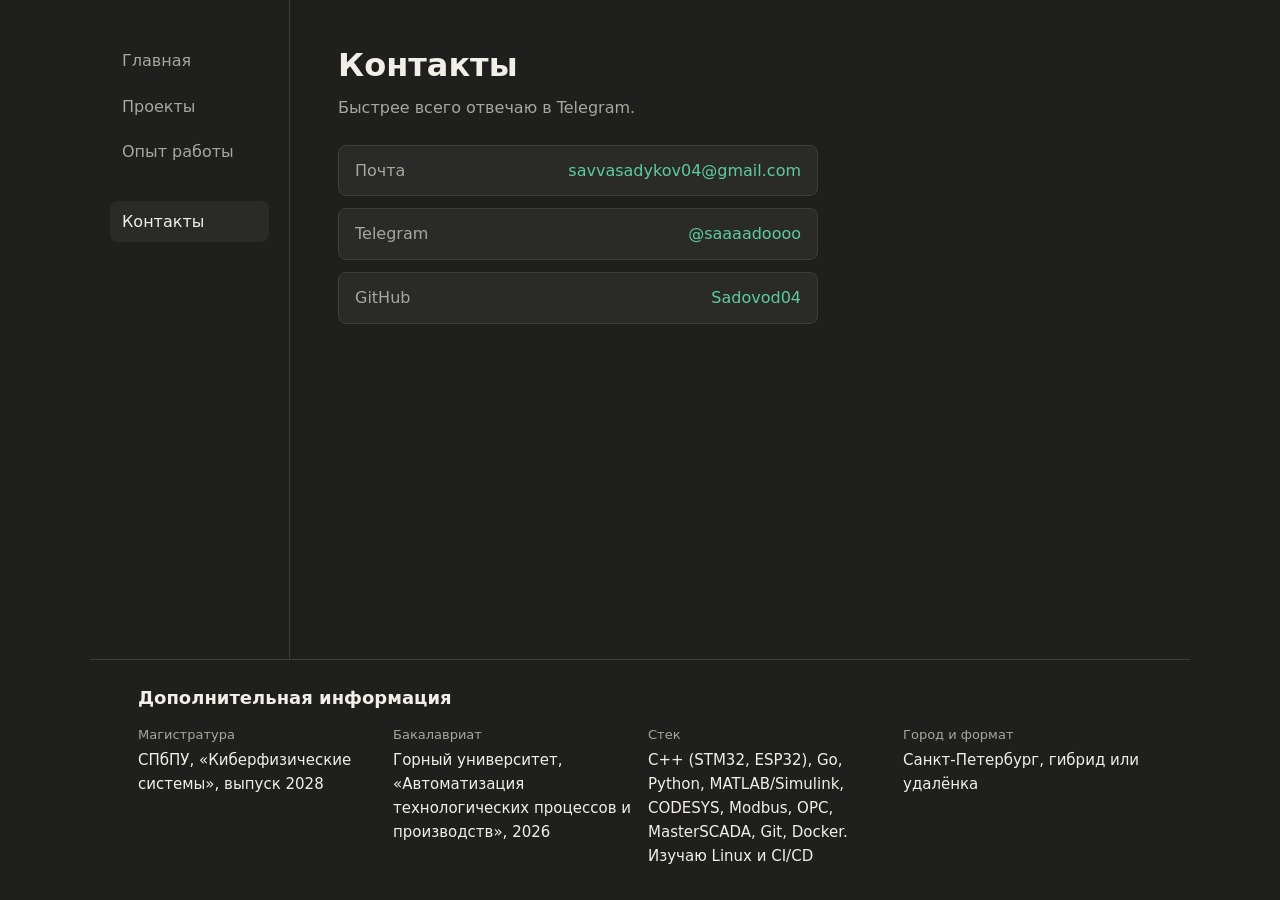
==== public/contacts.html @ ec4fe2e2 "initial commit" ====
<!doctype html>
<html lang="ru">
<head>
  <meta charset="utf-8">
  <meta name="viewport" content="width=device-width, initial-scale=1">
  <title>Контакты · Савва Кано</title>
  <meta name="description" content="Савва Кано, junior DevOps-инженер из Санкт-Петербурга. Проекты, опыт и контакты.">
  <link rel="stylesheet" href="css/style.css">
</head>
<body>
  <div class="layout">
    <aside class="sidebar">
      <nav>
        <a href="index.html">Главная</a>
        <a href="projects.html">Проекты</a>
        <a href="experience.html">Опыт работы</a>
        <a href="contacts.html" class="nav-gap" aria-current="page">Контакты</a>
      </nav>
    </aside>

    <main>
      <h1>Контакты</h1>
      <p class="subtitle">Быстрее всего отвечаю в Telegram.</p>

      <ul class="contacts">
        <li><span>Почта</span><a href="mailto:savvasadykov04@gmail.com">savvasadykov04@gmail.com</a></li>
        <li><span>Telegram</span><a href="https://t.me/saaaadoooo">@saaaadoooo</a></li>
        <li><span>GitHub</span><a href="https://github.com/Sadovod04">Sadovod04</a></li>
      </ul>
    </main>

    <footer class="site-footer">
      <h2>Дополнительная информация</h2>
      <dl class="info">
        <div>
          <dt>Магистратура</dt>
          <dd>СПбПУ, «Киберфизические системы», выпуск 2028</dd>
        </div>
        <div>
          <dt>Бакалавриат</dt>
          <dd>Горный университет, «Автоматизация технологических процессов и производств», 2026</dd>
        </div>
        <div>
          <dt>Стек</dt>
          <dd>C++ (STM32, ESP32), Go, Python, MATLAB/Simulink, CODESYS, Modbus, OPC, MasterSCADA, Git, Docker. Изучаю Linux и CI/CD</dd>
        </div>
        <div>
          <dt>Город и формат</dt>
          <dd>Санкт-Петербург, гибрид или удалёнка</dd>
        </div>
      </dl>
    </footer>
  </div>
</body>
</html>
---- public/css/style.css ----
:root {
  --bg: #1f1f1e;
  --surface: #2a2a28;
  --border: #3d3d3a;
  --text: #f1efe8;
  --muted: #a8a69e;
  --accent: #5dcaa5;
  --radius: 8px;
  --sidebar: 200px;
}

* {
  box-sizing: border-box;
}

html {
  color-scheme: dark;
}

body {
  margin: 0;
  background: var(--bg);
  color: var(--text);
  font-family: "Inter", system-ui, -apple-system, "Segoe UI", sans-serif;
  font-size: 16px;
  line-height: 1.6;
}

a {
  color: var(--accent);
  text-decoration: none;
}

a:hover {
  text-decoration: underline;
}

.layout {
  display: grid;
  grid-template-columns: var(--sidebar) minmax(0, 1fr);
  grid-template-rows: 1fr auto;
  min-height: 100vh;
  max-width: 1100px;
  margin: 0 auto;
}

.sidebar {
  border-right: 1px solid var(--border);
  padding: 40px 20px;
}

.sidebar nav {
  position: sticky;
  top: 40px;
  display: flex;
  flex-direction: column;
  gap: 4px;
}

.sidebar a {
  color: var(--muted);
  padding: 8px 12px;
  border-radius: var(--radius);
}

.sidebar a:hover {
  color: var(--text);
  background: var(--surface);
  text-decoration: none;
}

.sidebar a[aria-current="page"] {
  color: var(--text);
  background: var(--surface);
}

.sidebar .nav-gap {
  margin-top: 24px;
}

main {
  padding: 40px 48px;
}

h1 {
  font-size: 32px;
  font-weight: 600;
  margin: 0;
}

h2 {
  font-size: 22px;
  font-weight: 600;
  margin: 40px 0 16px;
}

h3 {
  font-size: 17px;
  font-weight: 600;
  margin: 0;
}

.subtitle {
  color: var(--muted);
  margin: 4px 0 24px;
}

.lead {
  max-width: 640px;
}

.muted {
  color: var(--muted);
}

.cards {
  display: grid;
  grid-template-columns: repeat(auto-fill, minmax(260px, 1fr));
  gap: 16px;
}

.card {
  background: var(--surface);
  border: 1px solid var(--border);
  border-radius: var(--radius);
  padding: 16px 20px;
}

.card p {
  margin: 8px 0;
}

.tags {
  display: flex;
  flex-wrap: wrap;
  gap: 6px;
  margin: 12px 0 0;
  padding: 0;
  list-style: none;
}

.tags li {
  font-size: 13px;
  color: var(--muted);
  border: 1px solid var(--border);
  border-radius: 999px;
  padding: 2px 10px;
}

.timeline {
  list-style: none;
  margin: 0;
  padding: 0;
  border-left: 2px solid var(--border);
}

.timeline li {
  position: relative;
  padding: 0 0 28px 24px;
}

.timeline li::before {
  content: "";
  position: absolute;
  left: -7px;
  top: 6px;
  width: 12px;
  height: 12px;
  border-radius: 50%;
  background: var(--bg);
  border: 2px solid var(--accent);
}

.timeline .period {
  font-size: 14px;
  color: var(--muted);
}

.timeline p {
  margin: 4px 0;
}

.contacts {
  list-style: none;
  padding: 0;
  margin: 0;
  display: grid;
  gap: 12px;
  max-width: 480px;
}

.contacts li {
  display: flex;
  justify-content: space-between;
  gap: 16px;
  background: var(--surface);
  border: 1px solid var(--border);
  border-radius: var(--radius);
  padding: 12px 16px;
}

.contacts span {
  color: var(--muted);
}

.site-footer {
  grid-column: 1 / -1;
  border-top: 1px solid var(--border);
  padding: 24px 48px 32px;
}

.site-footer h2 {
  margin: 0 0 12px;
  font-size: 18px;
}

.info {
  display: grid;
  grid-template-columns: repeat(auto-fit, minmax(200px, 1fr));
  gap: 16px;
  margin: 0;
}

.info dt {
  font-size: 13px;
  color: var(--muted);
}

.info dd {
  margin: 2px 0 0;
  font-size: 15px;
}

@media (max-width: 720px) {
  .layout {
    grid-template-columns: 1fr;
    grid-template-rows: auto 1fr auto;
  }

  .sidebar {
    border-right: none;
    border-bottom: 1px solid var(--border);
    padding: 12px 16px;
  }

  .sidebar nav {
    position: static;
    flex-direction: row;
    flex-wrap: wrap;
  }

  .sidebar .nav-gap {
    margin-top: 0;
  }

  main {
    padding: 24px 16px;
  }

  .site-footer {
    padding: 20px 16px 28px;
  }

  h1 {
    font-size: 26px;
  }
}
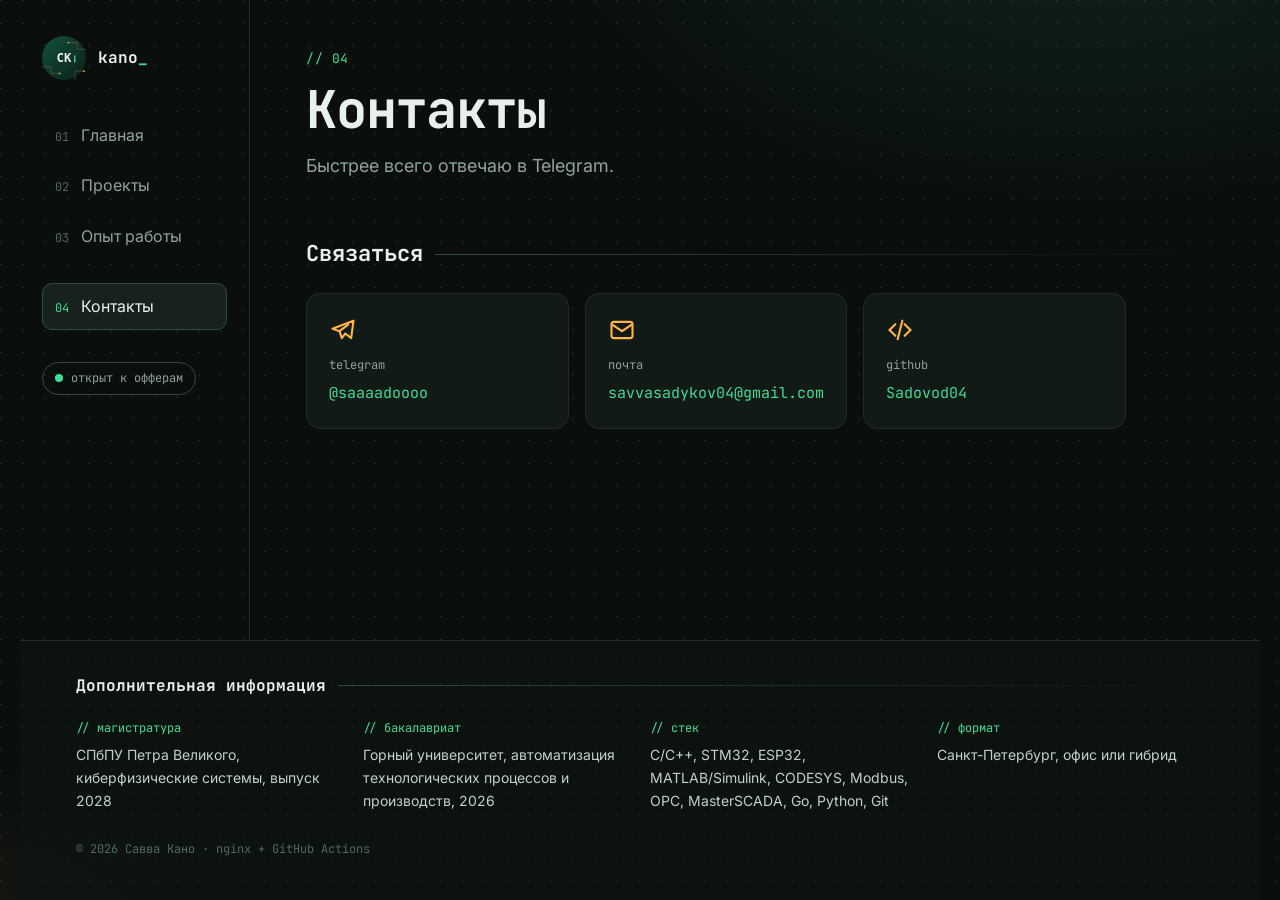
==== commit f1a2379c: "Redesign site for embedded roles with board illustrations" ====
--- a/public/contacts.html
+++ b/public/contacts.html
@@ -4,51 +4,63 @@
   <meta charset="utf-8">
   <meta name="viewport" content="width=device-width, initial-scale=1">
   <title>Контакты · Савва Кано</title>
-  <meta name="description" content="Савва Кано, junior DevOps-инженер из Санкт-Петербурга. Проекты, опыт и контакты.">
+  <meta name="description" content="Савва Кано, junior embedded-инженер из Санкт-Петербурга. C/C++, STM32, ESP32, автоматизация.">
+  <meta name="theme-color" content="#0a0f0d">
+  <link rel="icon" href="img/avatar.svg" type="image/svg+xml">
+  <link rel="preconnect" href="https://fonts.googleapis.com">
+  <link rel="preconnect" href="https://fonts.gstatic.com" crossorigin>
+  <link rel="stylesheet" href="https://fonts.googleapis.com/css2?family=Inter:wght@400;500;600&family=JetBrains+Mono:wght@400;600;700&display=swap&subset=cyrillic">
   <link rel="stylesheet" href="css/style.css">
 </head>
 <body>
   <div class="layout">
     <aside class="sidebar">
-      <nav>
-        <a href="index.html">Главная</a>
-        <a href="projects.html">Проекты</a>
-        <a href="experience.html">Опыт работы</a>
-        <a href="contacts.html" class="nav-gap" aria-current="page">Контакты</a>
-      </nav>
+      <div class="sidebar-inner">
+        <a class="logo" href="index.html"><img src="img/avatar.svg" alt="" width="44" height="44"><span>kano<span class="cursor">_</span></span></a>
+        <nav>
+          <a href="index.html"><span class="num">01</span>Главная</a>
+          <a href="projects.html"><span class="num">02</span>Проекты</a>
+          <a href="experience.html"><span class="num">03</span>Опыт работы</a>
+          <a href="contacts.html" class="nav-gap" aria-current="page"><span class="num">04</span>Контакты</a>
+        </nav>
+        <p class="status"><span class="dot"></span>открыт к офферам</p>
+      </div>
     </aside>
 
     <main>
+      <p class="eyebrow">// 04</p>
       <h1>Контакты</h1>
       <p class="subtitle">Быстрее всего отвечаю в Telegram.</p>
 
-      <ul class="contacts">
-        <li><span>Почта</span><a href="mailto:savvasadykov04@gmail.com">savvasadykov04@gmail.com</a></li>
-        <li><span>Telegram</span><a href="https://t.me/saaaadoooo">@saaaadoooo</a></li>
-        <li><span>GitHub</span><a href="https://github.com/Sadovod04">Sadovod04</a></li>
-      </ul>
+      <h2>Связаться</h2>
+      <div class="contacts">
+        <a class="contact reveal" href="https://t.me/saaaadoooo"><svg viewBox="0 0 24 24" fill="none" stroke="currentColor" stroke-width="1.8" stroke-linejoin="round" aria-hidden="true"><path d="M21 4 3 11l6 2 2 6 3-4 5 4z"/><path d="m9 13 8-6"/></svg><span class="label">telegram</span><span class="value">@saaaadoooo</span></a>
+        <a class="contact reveal" href="mailto:savvasadykov04@gmail.com"><svg viewBox="0 0 24 24" fill="none" stroke="currentColor" stroke-width="1.8" aria-hidden="true"><rect x="3" y="5" width="18" height="14" rx="2"/><path d="m3 7 9 6 9-6"/></svg><span class="label">почта</span><span class="value">savvasadykov04@gmail.com</span></a>
+        <a class="contact reveal" href="https://github.com/Sadovod04"><svg viewBox="0 0 24 24" fill="none" stroke="currentColor" stroke-width="1.8" stroke-linecap="round" aria-hidden="true"><path d="m8 7-5 5 5 5"/><path d="m16 7 5 5-5 5"/><path d="m14 4-4 16"/></svg><span class="label">github</span><span class="value">Sadovod04</span></a>
+      </div>
     </main>
 
     <footer class="site-footer">
       <h2>Дополнительная информация</h2>
       <dl class="info">
         <div>
-          <dt>Магистратура</dt>
-          <dd>СПбПУ, «Киберфизические системы», выпуск 2028</dd>
+          <dt>// магистратура</dt>
+          <dd>СПбПУ Петра Великого, киберфизические системы, выпуск 2028</dd>
         </div>
         <div>
-          <dt>Бакалавриат</dt>
-          <dd>Горный университет, «Автоматизация технологических процессов и производств», 2026</dd>
+          <dt>// бакалавриат</dt>
+          <dd>Горный университет, автоматизация технологических процессов и производств, 2026</dd>
         </div>
         <div>
-          <dt>Стек</dt>
-          <dd>C++ (STM32, ESP32), Go, Python, MATLAB/Simulink, CODESYS, Modbus, OPC, MasterSCADA, Git, Docker. Изучаю Linux и CI/CD</dd>
+          <dt>// стек</dt>
+          <dd>C/C++, STM32, ESP32, MATLAB/Simulink, CODESYS, Modbus, OPC, MasterSCADA, Go, Python, Git</dd>
         </div>
         <div>
-          <dt>Город и формат</dt>
-          <dd>Санкт-Петербург, гибрид или удалёнка</dd>
+          <dt>// формат</dt>
+          <dd>Санкт-Петербург, офис или гибрид</dd>
         </div>
       </dl>
+      <p class="copyright">© 2026 Савва Кано · nginx + GitHub Actions</p>
     </footer>
   </div>
 </body>
--- a/public/css/style.css
+++ b/public/css/style.css
@@ -1,12 +1,18 @@
 :root {
-  --bg: #1f1f1e;
-  --surface: #2a2a28;
-  --border: #3d3d3a;
-  --text: #f1efe8;
-  --muted: #a8a69e;
-  --accent: #5dcaa5;
-  --radius: 8px;
-  --sidebar: 200px;
+  --bg: #0a0f0d;
+  --bg-2: #0e1513;
+  --surface: #121a17;
+  --surface-2: #17221e;
+  --border: #1f2c27;
+  --border-strong: #2f4a40;
+  --text: #e8f0ec;
+  --muted: #8fa39a;
+  --led: #3ddc97;
+  --copper: #ffb547;
+  --radius: 14px;
+  --sidebar: 230px;
+  --mono: "JetBrains Mono", ui-monospace, "SFMono-Regular", Menlo, monospace;
+  --sans: "Inter", system-ui, -apple-system, "Segoe UI", sans-serif;
 }
 
 * {
@@ -15,24 +21,41 @@
 
 html {
   color-scheme: dark;
+  scroll-behavior: smooth;
 }
 
 body {
   margin: 0;
-  background: var(--bg);
+  background:
+    radial-gradient(900px 500px at 85% -10%, rgba(61, 220, 151, 0.10), transparent 60%),
+    radial-gradient(700px 400px at -10% 110%, rgba(255, 181, 71, 0.07), transparent 60%),
+    radial-gradient(circle at 1px 1px, #16211d 1px, transparent 0) 0 0 / 22px 22px,
+    var(--bg);
+  background-attachment: fixed;
   color: var(--text);
-  font-family: "Inter", system-ui, -apple-system, "Segoe UI", sans-serif;
+  font-family: var(--sans);
   font-size: 16px;
-  line-height: 1.6;
+  line-height: 1.65;
+}
+
+::selection {
+  background: var(--led);
+  color: #04130c;
 }
 
 a {
-  color: var(--accent);
+  color: var(--led);
   text-decoration: none;
 }
 
 a:hover {
   text-decoration: underline;
+  text-underline-offset: 3px;
+}
+
+img {
+  display: block;
+  max-width: 100%;
 }
 
 .layout {
@@ -40,58 +63,149 @@
   grid-template-columns: var(--sidebar) minmax(0, 1fr);
   grid-template-rows: 1fr auto;
   min-height: 100vh;
-  max-width: 1100px;
+  max-width: 1240px;
   margin: 0 auto;
 }
 
 .sidebar {
   border-right: 1px solid var(--border);
-  padding: 40px 20px;
+  padding: 36px 22px;
+}
+
+.sidebar-inner {
+  position: sticky;
+  top: 36px;
+}
+
+.logo {
+  display: flex;
+  align-items: center;
+  gap: 12px;
+  margin-bottom: 32px;
+  color: var(--text);
+  font-family: var(--mono);
+  font-weight: 700;
+}
+
+.logo:hover {
+  text-decoration: none;
+}
+
+.logo img {
+  width: 44px;
+  height: 44px;
+}
+
+.logo .cursor {
+  color: var(--led);
+  animation: blink 1.1s steps(1) infinite;
 }
 
 .sidebar nav {
-  position: sticky;
-  top: 40px;
   display: flex;
   flex-direction: column;
   gap: 4px;
 }
 
-.sidebar a {
+.sidebar nav a {
+  display: flex;
+  gap: 12px;
+  align-items: baseline;
   color: var(--muted);
-  padding: 8px 12px;
-  border-radius: var(--radius);
-}
-
-.sidebar a:hover {
+  padding: 9px 12px;
+  border-radius: 10px;
+  border: 1px solid transparent;
+  transition: color 0.15s, background 0.15s, border-color 0.15s;
+}
+
+.sidebar nav a .num {
+  font-family: var(--mono);
+  font-size: 12px;
+  color: #4f6a5f;
+}
+
+.sidebar nav a:hover {
   color: var(--text);
   background: var(--surface);
   text-decoration: none;
 }
 
-.sidebar a[aria-current="page"] {
+.sidebar nav a[aria-current="page"] {
   color: var(--text);
-  background: var(--surface);
+  background: var(--surface-2);
+  border-color: var(--border-strong);
+}
+
+.sidebar nav a[aria-current="page"] .num {
+  color: var(--led);
 }
 
 .sidebar .nav-gap {
-  margin-top: 24px;
+  margin-top: 20px;
+}
+
+.status {
+  display: inline-flex;
+  align-items: center;
+  gap: 8px;
+  margin-top: 32px;
+  padding: 6px 12px;
+  border: 1px solid var(--border-strong);
+  border-radius: 999px;
+  font-family: var(--mono);
+  font-size: 12px;
+  color: var(--muted);
+}
+
+.dot {
+  width: 8px;
+  height: 8px;
+  border-radius: 50%;
+  background: var(--led);
+  box-shadow: 0 0 0 0 rgba(61, 220, 151, 0.6);
+  animation: pulse 2s infinite;
 }
 
 main {
-  padding: 40px 48px;
+  padding: 48px 56px 24px;
+}
+
+.eyebrow {
+  font-family: var(--mono);
+  font-size: 13px;
+  color: var(--led);
+  letter-spacing: 0.04em;
+  margin: 0 0 12px;
 }
 
 h1 {
-  font-size: 32px;
-  font-weight: 600;
+  font-family: var(--mono);
+  font-size: clamp(34px, 5vw, 52px);
+  line-height: 1.1;
+  font-weight: 700;
+  letter-spacing: -0.02em;
   margin: 0;
 }
 
+h1 .accent {
+  color: var(--led);
+}
+
 h2 {
+  font-family: var(--mono);
   font-size: 22px;
-  font-weight: 600;
-  margin: 40px 0 16px;
+  font-weight: 700;
+  margin: 56px 0 20px;
+  display: flex;
+  align-items: center;
+  gap: 12px;
+}
+
+h2::after {
+  content: "";
+  flex: 1;
+  height: 1px;
+  background: linear-gradient(90deg, var(--border-strong), transparent);
 }
 
 h3 {
@@ -102,32 +216,177 @@
 
 .subtitle {
   color: var(--muted);
-  margin: 4px 0 24px;
+  font-size: 18px;
+  margin: 12px 0 0;
 }
 
 .lead {
-  max-width: 640px;
-}
-
-.muted {
-  color: var(--muted);
-}
-
-.cards {
+  max-width: 620px;
+  color: #c9d6d0;
+}
+
+.hero {
   display: grid;
-  grid-template-columns: repeat(auto-fill, minmax(260px, 1fr));
+  grid-template-columns: minmax(0, 1.05fr) minmax(0, 1fr);
+  gap: 40px;
+  align-items: center;
+}
+
+.hero-art {
+  position: relative;
+}
+
+.hero-art img {
+  width: 100%;
+  filter: drop-shadow(0 30px 60px rgba(61, 220, 151, 0.18));
+  animation: float 7s ease-in-out infinite;
+}
+
+.actions {
+  display: flex;
+  flex-wrap: wrap;
+  gap: 12px;
+  margin-top: 28px;
+}
+
+.btn {
+  display: inline-flex;
+  align-items: center;
+  gap: 8px;
+  padding: 11px 18px;
+  border-radius: 10px;
+  font-family: var(--mono);
+  font-size: 14px;
+  font-weight: 600;
+  border: 1px solid var(--border-strong);
+  color: var(--text);
+  transition: transform 0.15s, background 0.15s, border-color 0.15s;
+}
+
+.btn:hover {
+  text-decoration: none;
+  transform: translateY(-2px);
+  border-color: var(--led);
+}
+
+.btn-primary {
+  background: var(--led);
+  border-color: var(--led);
+  color: #04130c;
+}
+
+.btn-primary:hover {
+  background: #5ef0ae;
+}
+
+.scope {
+  margin: 48px 0 0;
+  border: 1px solid var(--border);
+  border-radius: var(--radius);
+  background: var(--bg-2);
+  overflow: hidden;
+}
+
+.scope img {
+  width: 100%;
+  height: 110px;
+}
+
+.stats {
+  display: grid;
+  grid-template-columns: repeat(3, minmax(0, 1fr));
   gap: 16px;
-}
-
-.card {
+  margin-top: 16px;
+}
+
+.stat {
   background: var(--surface);
   border: 1px solid var(--border);
   border-radius: var(--radius);
-  padding: 16px 20px;
-}
-
-.card p {
+  padding: 18px 20px;
+}
+
+.stat b {
+  display: block;
+  font-family: var(--mono);
+  font-size: 26px;
+  color: var(--copper);
+}
+
+.stat span {
+  color: var(--muted);
+  font-size: 14px;
+}
+
+.cards {
+  display: grid;
+  grid-template-columns: repeat(auto-fill, minmax(290px, 1fr));
+  gap: 20px;
+}
+
+.card {
+  display: flex;
+  flex-direction: column;
+  background: var(--surface);
+  border: 1px solid var(--border);
+  border-radius: var(--radius);
+  overflow: hidden;
+  transition: transform 0.2s, border-color 0.2s, box-shadow 0.2s;
+}
+
+.card:hover {
+  transform: translateY(-4px);
+  border-color: var(--border-strong);
+  box-shadow: 0 18px 40px rgba(0, 0, 0, 0.35), 0 0 0 1px rgba(61, 220, 151, 0.08);
+}
+
+.card .cover {
+  aspect-ratio: 400 / 220;
+  width: 100%;
+  object-fit: cover;
+  border-bottom: 1px solid var(--border);
+}
+
+.card-body {
+  display: flex;
+  flex-direction: column;
+  flex: 1;
+  padding: 18px 20px 20px;
+}
+
+.card-body p {
   margin: 8px 0;
+  color: #c3d1ca;
+}
+
+.card-body .link {
+  margin-top: auto;
+  padding-top: 8px;
+  font-family: var(--mono);
+  font-size: 14px;
+}
+
+.card.featured {
+  grid-column: 1 / -1;
+  flex-direction: row;
+}
+
+.card.featured .cover {
+  width: 48%;
+  aspect-ratio: auto;
+  border-bottom: none;
+  border-right: 1px solid var(--border);
+}
+
+.badge {
+  align-self: flex-start;
+  font-family: var(--mono);
+  font-size: 11px;
+  color: var(--copper);
+  border: 1px solid rgba(255, 181, 71, 0.4);
+  border-radius: 999px;
+  padding: 2px 10px;
+  margin-bottom: 10px;
 }
 
 .tags {
@@ -140,98 +399,216 @@
 }
 
 .tags li {
-  font-size: 13px;
-  color: var(--muted);
-  border: 1px solid var(--border);
-  border-radius: 999px;
-  padding: 2px 10px;
+  font-family: var(--mono);
+  font-size: 12px;
+  color: var(--led);
+  background: rgba(61, 220, 151, 0.08);
+  border: 1px solid rgba(61, 220, 151, 0.2);
+  border-radius: 6px;
+  padding: 2px 8px;
 }
 
 .timeline {
   list-style: none;
   margin: 0;
   padding: 0;
-  border-left: 2px solid var(--border);
-}
-
-.timeline li {
   position: relative;
-  padding: 0 0 28px 24px;
-}
-
-.timeline li::before {
+}
+
+.timeline::before {
   content: "";
   position: absolute;
-  left: -7px;
-  top: 6px;
-  width: 12px;
-  height: 12px;
+  left: 11px;
+  top: 8px;
+  bottom: 8px;
+  width: 2px;
+  background: linear-gradient(var(--led), var(--copper), transparent);
+}
+
+.timeline > li {
+  position: relative;
+  padding: 0 0 28px 44px;
+}
+
+.timeline > li::before {
+  content: "";
+  position: absolute;
+  left: 4px;
+  top: 22px;
+  width: 16px;
+  height: 16px;
   border-radius: 50%;
   background: var(--bg);
-  border: 2px solid var(--accent);
-}
-
-.timeline .period {
-  font-size: 14px;
-  color: var(--muted);
-}
-
-.timeline p {
-  margin: 4px 0;
-}
-
-.contacts {
-  list-style: none;
-  padding: 0;
-  margin: 0;
-  display: grid;
-  gap: 12px;
-  max-width: 480px;
-}
-
-.contacts li {
-  display: flex;
-  justify-content: space-between;
-  gap: 16px;
+  border: 3px solid var(--led);
+  box-shadow: 0 0 12px rgba(61, 220, 151, 0.6);
+}
+
+.job {
   background: var(--surface);
   border: 1px solid var(--border);
   border-radius: var(--radius);
-  padding: 12px 16px;
-}
-
-.contacts span {
+  padding: 18px 22px;
+}
+
+.job .period {
+  font-family: var(--mono);
+  font-size: 13px;
+  color: var(--copper);
+  margin: 0 0 4px;
+}
+
+.job ul {
+  margin: 10px 0 0;
+  padding-left: 18px;
+  color: #c3d1ca;
+}
+
+.job li::marker {
+  color: var(--led);
+}
+
+.contacts {
+  display: grid;
+  grid-template-columns: repeat(auto-fit, minmax(220px, 1fr));
+  gap: 16px;
+  max-width: 820px;
+}
+
+.contact {
+  display: flex;
+  flex-direction: column;
+  gap: 6px;
+  background: var(--surface);
+  border: 1px solid var(--border);
+  border-radius: var(--radius);
+  padding: 22px;
+  color: var(--text);
+  transition: transform 0.2s, border-color 0.2s;
+}
+
+.contact:hover {
+  text-decoration: none;
+  transform: translateY(-3px);
+  border-color: var(--led);
+}
+
+.contact .label {
+  font-family: var(--mono);
+  font-size: 12px;
   color: var(--muted);
+}
+
+.contact .value {
+  font-family: var(--mono);
+  font-size: 15px;
+  color: var(--led);
+  word-break: break-all;
+}
+
+.contact svg {
+  width: 28px;
+  height: 28px;
+  color: var(--copper);
+  margin-bottom: 6px;
 }
 
 .site-footer {
   grid-column: 1 / -1;
   border-top: 1px solid var(--border);
-  padding: 24px 48px 32px;
+  padding: 32px 56px 40px;
+  background: rgba(14, 21, 19, 0.6);
 }
 
 .site-footer h2 {
-  margin: 0 0 12px;
-  font-size: 18px;
+  margin: 0 0 20px;
+  font-size: 16px;
 }
 
 .info {
   display: grid;
-  grid-template-columns: repeat(auto-fit, minmax(200px, 1fr));
-  gap: 16px;
+  grid-template-columns: repeat(auto-fit, minmax(220px, 1fr));
+  gap: 20px;
   margin: 0;
 }
 
 .info dt {
-  font-size: 13px;
-  color: var(--muted);
+  font-family: var(--mono);
+  font-size: 12px;
+  color: var(--led);
 }
 
 .info dd {
-  margin: 2px 0 0;
-  font-size: 15px;
-}
-
-@media (max-width: 720px) {
+  margin: 4px 0 0;
+  font-size: 14px;
+  color: #c3d1ca;
+}
+
+.copyright {
+  margin: 28px 0 0;
+  font-family: var(--mono);
+  font-size: 12px;
+  color: #4f6a5f;
+}
+
+.reveal {
+  animation: rise 0.6s ease-out both;
+}
+
+.reveal:nth-child(2) { animation-delay: 0.08s; }
+.reveal:nth-child(3) { animation-delay: 0.16s; }
+.reveal:nth-child(4) { animation-delay: 0.24s; }
+.reveal:nth-child(5) { animation-delay: 0.32s; }
+.reveal:nth-child(6) { animation-delay: 0.40s; }
+
+@keyframes blink {
+  50% { opacity: 0; }
+}
+
+@keyframes pulse {
+  0% { box-shadow: 0 0 0 0 rgba(61, 220, 151, 0.6); }
+  70% { box-shadow: 0 0 0 10px rgba(61, 220, 151, 0); }
+  100% { box-shadow: 0 0 0 0 rgba(61, 220, 151, 0); }
+}
+
+@keyframes float {
+  0%, 100% { transform: translateY(0); }
+  50% { transform: translateY(-10px); }
+}
+
+@keyframes rise {
+  from { opacity: 0; transform: translateY(14px); }
+  to { opacity: 1; transform: none; }
+}
+
+@media (prefers-reduced-motion: reduce) {
+  *, *::before, *::after {
+    animation: none !important;
+    transition: none !important;
+  }
+}
+
+@media (max-width: 980px) {
+  .hero {
+    grid-template-columns: 1fr;
+  }
+
+  .hero-art {
+    max-width: 460px;
+  }
+
+  .card.featured {
+    flex-direction: column;
+  }
+
+  .card.featured .cover {
+    width: 100%;
+    aspect-ratio: 400 / 220;
+    border-right: none;
+    border-bottom: 1px solid var(--border);
+  }
+}
+
+@media (max-width: 760px) {
   .layout {
     grid-template-columns: 1fr;
     grid-template-rows: auto 1fr auto;
@@ -240,13 +617,40 @@
   .sidebar {
     border-right: none;
     border-bottom: 1px solid var(--border);
-    padding: 12px 16px;
+    padding: 14px 16px;
+    position: sticky;
+    top: 0;
+    z-index: 10;
+    background: rgba(10, 15, 13, 0.92);
+    backdrop-filter: blur(8px);
+  }
+
+  .sidebar-inner {
+    position: static;
+  }
+
+  .logo {
+    margin-bottom: 10px;
+  }
+
+  .logo img {
+    width: 32px;
+    height: 32px;
   }
 
   .sidebar nav {
-    position: static;
     flex-direction: row;
     flex-wrap: wrap;
+    gap: 2px;
+  }
+
+  .sidebar nav a {
+    padding: 6px 10px;
+  }
+
+  .sidebar nav a .num,
+  .status {
+    display: none;
   }
 
   .sidebar .nav-gap {
@@ -254,14 +658,14 @@
   }
 
   main {
-    padding: 24px 16px;
+    padding: 28px 16px 16px;
+  }
+
+  .stats {
+    grid-template-columns: 1fr;
   }
 
   .site-footer {
-    padding: 20px 16px 28px;
-  }
-
-  h1 {
-    font-size: 26px;
-  }
-}
+    padding: 24px 16px 32px;
+  }
+}
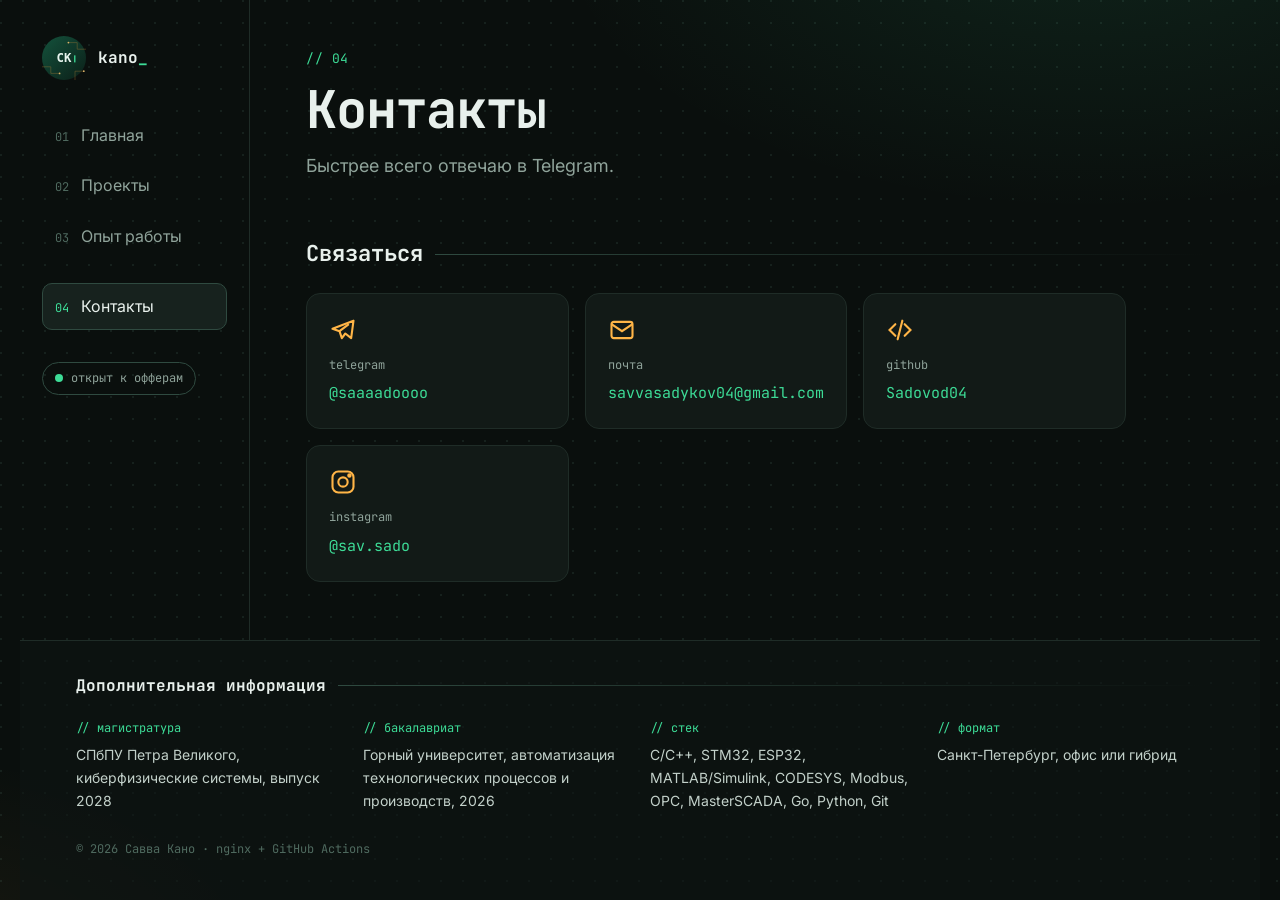
==== commit fb9fe922: "Add Instagram to contacts" ====
--- a/public/contacts.html
+++ b/public/contacts.html
@@ -37,6 +37,7 @@
         <a class="contact reveal" href="https://t.me/saaaadoooo"><svg viewBox="0 0 24 24" fill="none" stroke="currentColor" stroke-width="1.8" stroke-linejoin="round" aria-hidden="true"><path d="M21 4 3 11l6 2 2 6 3-4 5 4z"/><path d="m9 13 8-6"/></svg><span class="label">telegram</span><span class="value">@saaaadoooo</span></a>
         <a class="contact reveal" href="mailto:savvasadykov04@gmail.com"><svg viewBox="0 0 24 24" fill="none" stroke="currentColor" stroke-width="1.8" aria-hidden="true"><rect x="3" y="5" width="18" height="14" rx="2"/><path d="m3 7 9 6 9-6"/></svg><span class="label">почта</span><span class="value">savvasadykov04@gmail.com</span></a>
         <a class="contact reveal" href="https://github.com/Sadovod04"><svg viewBox="0 0 24 24" fill="none" stroke="currentColor" stroke-width="1.8" stroke-linecap="round" aria-hidden="true"><path d="m8 7-5 5 5 5"/><path d="m16 7 5 5-5 5"/><path d="m14 4-4 16"/></svg><span class="label">github</span><span class="value">Sadovod04</span></a>
+        <a class="contact reveal" href="https://www.instagram.com/sav.sado"><svg viewBox="0 0 24 24" fill="none" stroke="currentColor" stroke-width="1.8" aria-hidden="true"><rect x="3" y="3" width="18" height="18" rx="5"/><circle cx="12" cy="12" r="4"/><circle cx="17.5" cy="6.5" r="1" fill="currentColor"/></svg><span class="label">instagram</span><span class="value">@sav.sado</span></a>
       </div>
     </main>
 
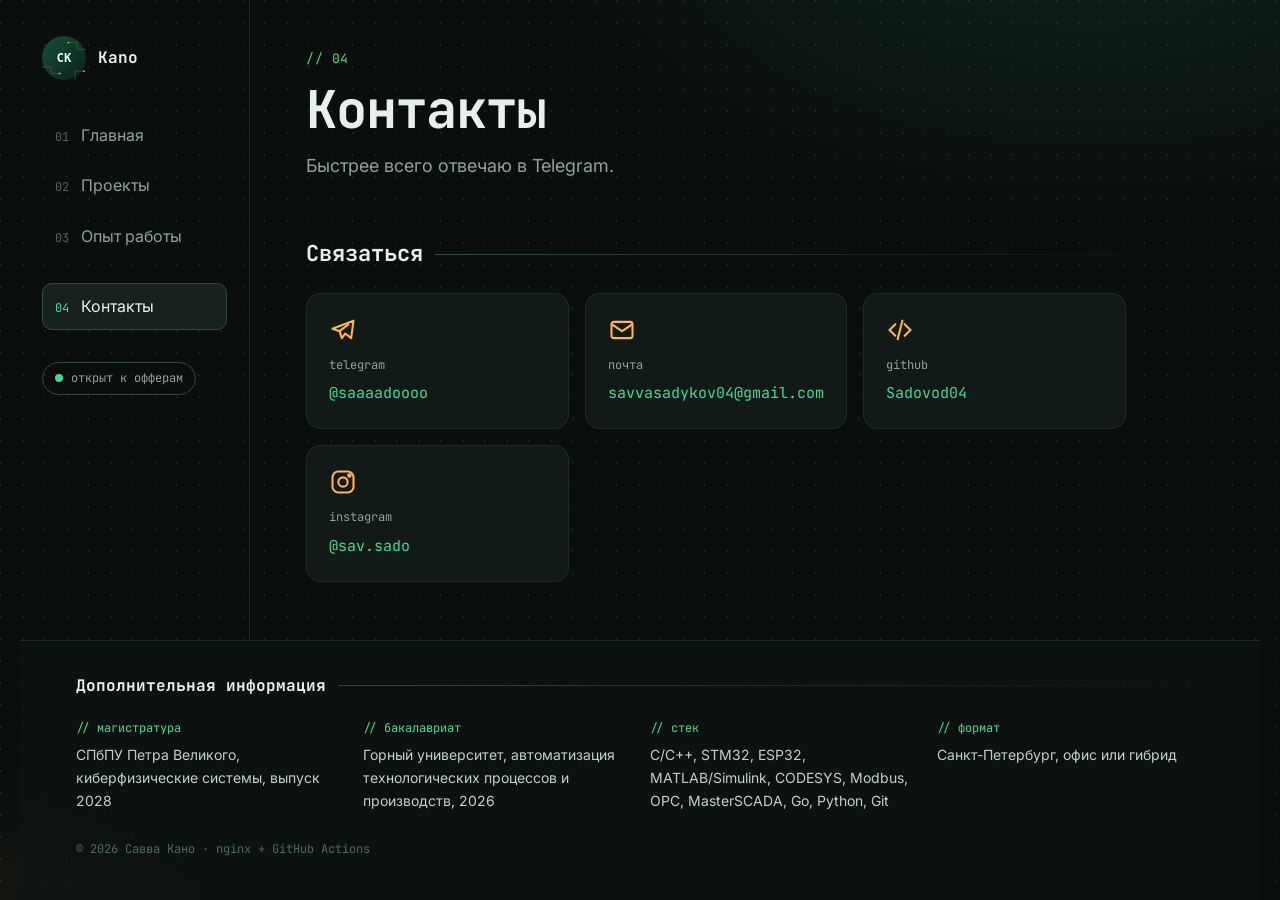
==== commit eaf5b44f: "Simplify logo and hero subtitle" ====
--- a/public/contacts.html
+++ b/public/contacts.html
@@ -16,7 +16,7 @@
   <div class="layout">
     <aside class="sidebar">
       <div class="sidebar-inner">
-        <a class="logo" href="index.html"><img src="img/avatar.svg" alt="" width="44" height="44"><span>kano<span class="cursor">_</span></span></a>
+        <a class="logo" href="index.html"><img src="img/avatar.svg" alt="" width="44" height="44"><span>Kano</span></a>
         <nav>
           <a href="index.html"><span class="num">01</span>Главная</a>
           <a href="projects.html"><span class="num">02</span>Проекты</a>
